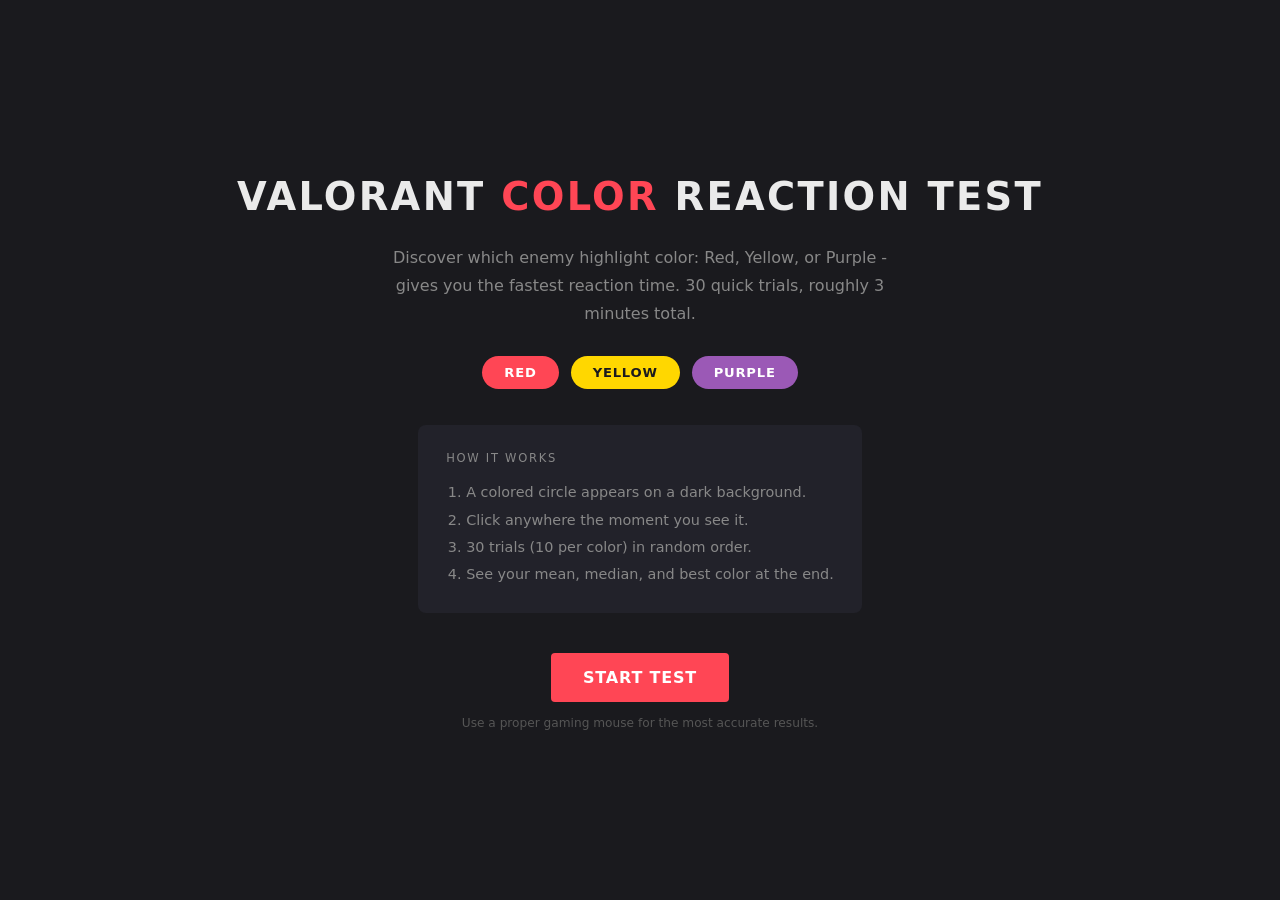
==== index.html @ c137479f "Initial commit" ====
<!DOCTYPE html>
<html lang="en">
<head>
  <meta charset="UTF-8">
  <meta name="viewport" content="width=device-width, initial-scale=1.0">
  <title>Valorant Color Reaction Test</title>
  <link rel="stylesheet" href="css/base.css">
  <style>
    .landing {
      min-height: 100vh;
      display: flex;
      flex-direction: column;
      align-items: center;
      justify-content: center;
      padding: 32px;
      text-align: center;
    }

    .landing h1 {
      font-size: 2.4rem;
      letter-spacing: 0.06em;
      text-transform: uppercase;
    }

    .landing h1 .highlight { color: var(--accent-red); }

    .desc {
      max-width: 520px;
      color: var(--text-secondary);
      margin-top: 16px;
      font-size: 1rem;
      line-height: 1.75;
    }

    /* Color pill badges */
    .color-pills {
      display: flex;
      gap: 12px;
      margin-top: 28px;
      justify-content: center;
    }

    .pill {
      padding: 6px 22px;
      border-radius: 999px;
      font-size: 0.82rem;
      font-weight: 700;
      letter-spacing: 0.06em;
      text-transform: uppercase;
    }

    .pill-red    { background: var(--accent-red);    color: #fff; }
    .pill-yellow { background: var(--accent-yellow); color: #1a1a1e; }
    .pill-purple { background: var(--accent-purple); color: #fff; }

    /* How-it-works card */
    .how-it-works {
      max-width: 480px;
      margin-top: 36px;
      text-align: left;
      background-color: var(--bg-card);
      border-radius: var(--radius-md);
      padding: 24px 28px;
    }

    .how-it-works .card-title {
      font-size: 0.72rem;
      text-transform: uppercase;
      letter-spacing: 0.15em;
      color: var(--text-secondary);
      margin-bottom: 12px;
    }

    .how-it-works ol {
      padding-left: 20px;
      color: var(--text-secondary);
      font-size: 0.9rem;
      line-height: 1.9;
    }

    .start-wrap {
      margin-top: 40px;
    }

    .note {
      margin-top: 12px;
      font-size: 0.76rem;
      color: #555;
    }
  </style>
</head>
<body>
  <main class="landing">
    <h1>Valorant <span class="highlight">Color</span> Reaction Test</h1>

    <p class="desc">
      Discover which enemy highlight color: Red, Yellow, or Purple - gives you
      the fastest reaction time. 30 quick trials, roughly 3 minutes total.
    </p>

    <div class="color-pills">
      <span class="pill pill-red">Red</span>
      <span class="pill pill-yellow">Yellow</span>
      <span class="pill pill-purple">Purple</span>
    </div>

    <div class="how-it-works">
      <p class="card-title">How It Works</p>
      <ol>
        <li>A colored circle appears on a dark background.</li>
        <li>Click anywhere the moment you see it.</li>
        <li>30 trials (10 per color) in random order.</li>
        <li>See your mean, median, and best color at the end.</li>
      </ol>
    </div>

    <div class="start-wrap">
      <a class="btn btn-primary" href="test.html">Start Test</a>
      <p class="note">Use a proper gaming mouse for the most accurate results.</p>
    </div>
  </main>
</body>
</html>
---- css/base.css ----
/* =====================================================
   base.css — CSS variables, resets, and shared styles
   ===================================================== */

:root {
  /* Core palette */
  --bg-dark:        #1A1A1E;
  --bg-card:        #22222A;
  --text-primary:   #EAEAEA;
  --text-secondary: #888;

  /* The three test colors */
  --accent-red:    #FF4655;
  --accent-yellow: #FFD700;
  --accent-purple: #9B59B6;

  /* Button */
  --btn-primary:       #FF4655;
  --btn-primary-hover: #e03040;

  /* Typography */
  --font-main: 'Segoe UI', system-ui, sans-serif;
  --font-mono: 'Courier New', monospace;

  /* Spacing scale */
  --spacing-sm: 8px;
  --spacing-md: 16px;
  --spacing-lg: 32px;
  --spacing-xl: 64px;

  /* Radii */
  --radius-sm: 4px;
  --radius-md: 8px;
  --radius-lg: 16px;
}

/* ── Reset ── */

*, *::before, *::after {
  box-sizing: border-box;
  margin: 0;
  padding: 0;
}

html, body {
  height: 100%;
  background-color: var(--bg-dark);
  color: var(--text-primary);
  font-family: var(--font-main);
  line-height: 1.6;
  -webkit-font-smoothing: antialiased;
}

/* ── Buttons ── */

.btn {
  display: inline-block;
  padding: 12px 32px;
  border: none;
  border-radius: var(--radius-sm);
  font-size: 1rem;
  font-weight: 600;
  cursor: pointer;
  letter-spacing: 0.05em;
  text-transform: uppercase;
  text-decoration: none;
  transition: background-color 0.15s ease, transform 0.1s ease;
  user-select: none;
  -webkit-user-select: none;
}

.btn:active { transform: scale(0.97); }

.btn-primary {
  background-color: var(--btn-primary);
  color: #fff;
}
.btn-primary:hover { background-color: var(--btn-primary-hover); }

.btn-secondary {
  background-color: transparent;
  color: var(--text-primary);
  border: 1px solid #444;
}
.btn-secondary:hover { border-color: #888; }

/* ── Utilities ── */

.text-center { text-align: center; }
.mt-sm { margin-top: var(--spacing-sm); }
.mt-md { margin-top: var(--spacing-md); }
.mt-lg { margin-top: var(--spacing-lg); }
.mt-xl { margin-top: var(--spacing-xl); }
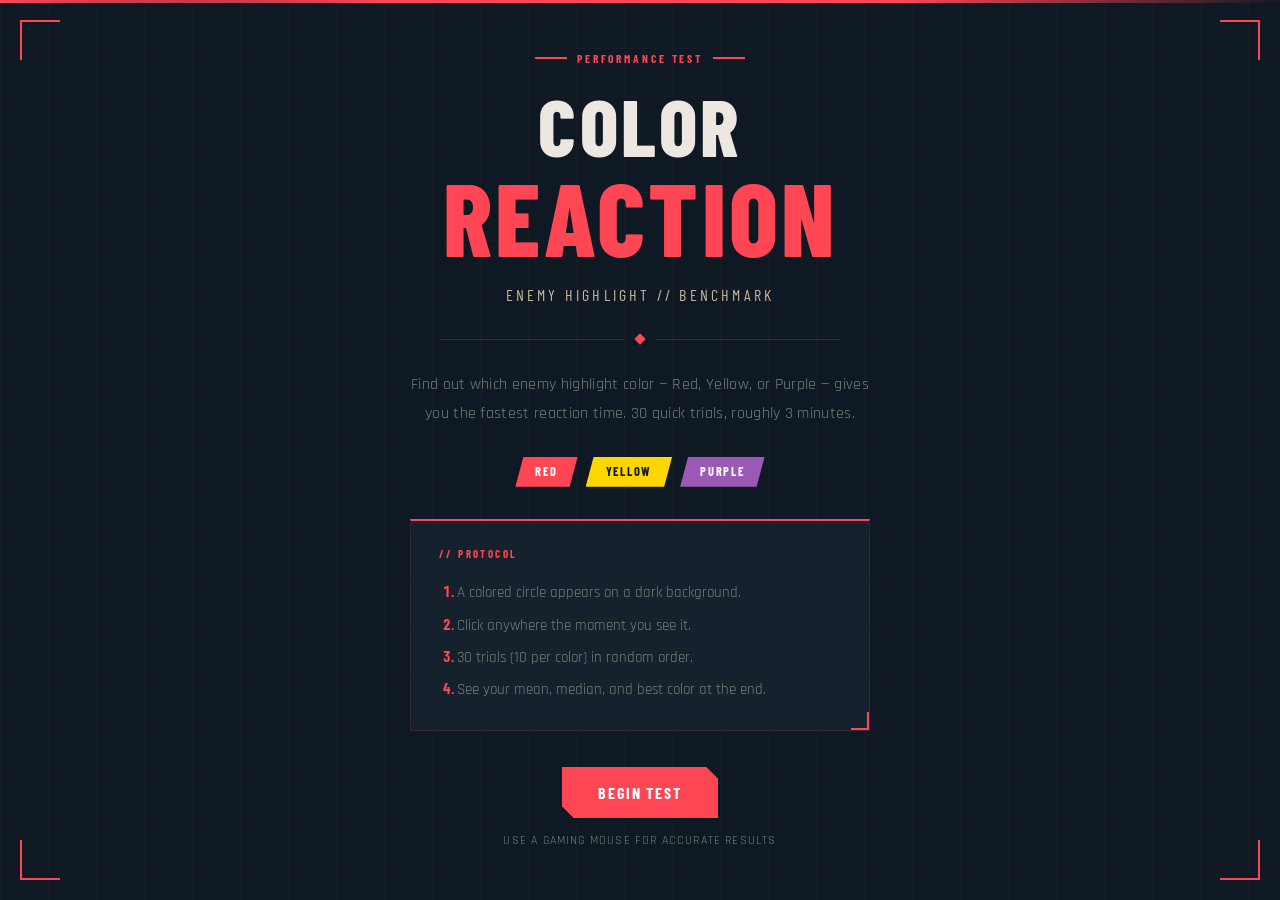
==== commit 5d27d9d3: "Changed look of website Resembles Valorant" ====
--- a/index.html
+++ b/index.html
@@ -4,120 +4,296 @@
   <meta charset="UTF-8">
   <meta name="viewport" content="width=device-width, initial-scale=1.0">
   <title>Valorant Color Reaction Test</title>
-  <link rel="stylesheet" href="css/base.css">
+  <link rel="stylesheet" href="assets/css/base.css">
   <style>
+    /* ── Layout ── */
     .landing {
       min-height: 100vh;
       display: flex;
       flex-direction: column;
       align-items: center;
       justify-content: center;
-      padding: 32px;
+      padding: 48px 32px;
       text-align: center;
-    }
-
+      position: relative;
+      overflow: hidden;
+    }
+
+    /* Tactical grid background */
+    .landing::before {
+      content: '';
+      position: fixed;
+      inset: 0;
+      background-image:
+        linear-gradient(rgba(255,70,85,0.04) 1px, transparent 1px),
+        linear-gradient(90deg, rgba(255,70,85,0.04) 1px, transparent 1px);
+      background-size: 48px 48px;
+      pointer-events: none;
+      z-index: 0;
+    }
+
+    /* Diagonal accent line — top-left */
+    .landing::after {
+      content: '';
+      position: fixed;
+      top: 0; left: 0;
+      width: 420px; height: 3px;
+      background: linear-gradient(90deg, var(--val-red), transparent);
+      transform-origin: left top;
+      z-index: 1;
+    }
+
+    .content {
+      position: relative;
+      z-index: 2;
+      display: flex;
+      flex-direction: column;
+      align-items: center;
+      max-width: 620px;
+    }
+
+    /* ── Eyebrow label ── */
+    .eyebrow {
+      display: flex;
+      align-items: center;
+      gap: 10px;
+      font-family: var(--font-display);
+      font-size: 0.72rem;
+      font-weight: 700;
+      letter-spacing: 0.25em;
+      text-transform: uppercase;
+      color: var(--val-red);
+      margin-bottom: 18px;
+    }
+
+    .eyebrow-line {
+      display: block;
+      width: 32px;
+      height: 2px;
+      background: var(--val-red);
+    }
+
+    /* ── Heading ── */
     .landing h1 {
-      font-size: 2.4rem;
-      letter-spacing: 0.06em;
-      text-transform: uppercase;
-    }
-
-    .landing h1 .highlight { color: var(--accent-red); }
-
+      font-family: var(--font-display);
+      font-size: clamp(2.8rem, 8vw, 5rem);
+      font-weight: 800;
+      letter-spacing: 0.04em;
+      text-transform: uppercase;
+      line-height: 1;
+      color: var(--text-primary);
+    }
+
+    .landing h1 .highlight {
+      color: var(--val-red);
+      display: block;
+      font-size: clamp(3.6rem, 10vw, 6.4rem);
+    }
+
+    /* ── Sub-heading ── */
+    .subtitle {
+      font-family: var(--font-display);
+      font-size: 1rem;
+      letter-spacing: 0.2em;
+      text-transform: uppercase;
+      color: var(--text-accent);
+      margin-top: 14px;
+    }
+
+    /* ── Divider ── */
+    .val-divider {
+      display: flex;
+      align-items: center;
+      gap: 12px;
+      margin: 28px 0;
+      width: 100%;
+      max-width: 400px;
+    }
+
+    .val-divider::before,
+    .val-divider::after {
+      content: '';
+      flex: 1;
+      height: 1px;
+      background: rgba(255,70,85,0.25);
+    }
+
+    .val-diamond {
+      width: 8px; height: 8px;
+      background: var(--val-red);
+      transform: rotate(45deg);
+      flex-shrink: 0;
+    }
+
+    /* ── Desc ── */
     .desc {
-      max-width: 520px;
       color: var(--text-secondary);
-      margin-top: 16px;
       font-size: 1rem;
-      line-height: 1.75;
-    }
-
-    /* Color pill badges */
+      line-height: 1.8;
+      letter-spacing: 0.02em;
+      max-width: 460px;
+    }
+
+    /* ── Color badges ── */
     .color-pills {
       display: flex;
-      gap: 12px;
+      gap: 8px;
       margin-top: 28px;
       justify-content: center;
     }
 
     .pill {
-      padding: 6px 22px;
-      border-radius: 999px;
-      font-size: 0.82rem;
-      font-weight: 700;
-      letter-spacing: 0.06em;
-      text-transform: uppercase;
+      padding: 5px 20px;
+      font-family: var(--font-display);
+      font-size: 0.78rem;
+      font-weight: 700;
+      letter-spacing: 0.14em;
+      text-transform: uppercase;
+      clip-path: polygon(8px 0, 100% 0, calc(100% - 8px) 100%, 0 100%);
     }
 
     .pill-red    { background: var(--accent-red);    color: #fff; }
-    .pill-yellow { background: var(--accent-yellow); color: #1a1a1e; }
+    .pill-yellow { background: var(--accent-yellow); color: #0F1923; }
     .pill-purple { background: var(--accent-purple); color: #fff; }
 
-    /* How-it-works card */
+    /* ── How-it-works panel ── */
     .how-it-works {
+      margin-top: 32px;
+      width: 100%;
       max-width: 480px;
+      background: var(--bg-card);
+      border: 1px solid rgba(255,70,85,0.15);
+      border-top: 2px solid var(--val-red);
+      padding: 24px 28px;
+      text-align: left;
+      position: relative;
+    }
+
+    /* Corner accent */
+    .how-it-works::after {
+      content: '';
+      position: absolute;
+      bottom: 0; right: 0;
+      width: 18px; height: 18px;
+      border-bottom: 2px solid var(--val-red);
+      border-right: 2px solid var(--val-red);
+    }
+
+    .card-title {
+      font-family: var(--font-display);
+      font-size: 0.68rem;
+      font-weight: 700;
+      text-transform: uppercase;
+      letter-spacing: 0.22em;
+      color: var(--val-red);
+      margin-bottom: 14px;
+    }
+
+    .how-it-works ol {
+      padding-left: 18px;
+      color: var(--text-secondary);
+      font-size: 0.95rem;
+      line-height: 2;
+    }
+
+    .how-it-works li::marker {
+      color: var(--val-red);
+      font-weight: 700;
+      font-family: var(--font-display);
+    }
+
+    /* ── CTA area ── */
+    .start-wrap {
       margin-top: 36px;
-      text-align: left;
-      background-color: var(--bg-card);
-      border-radius: var(--radius-md);
-      padding: 24px 28px;
-    }
-
-    .how-it-works .card-title {
-      font-size: 0.72rem;
-      text-transform: uppercase;
-      letter-spacing: 0.15em;
+      display: flex;
+      flex-direction: column;
+      align-items: center;
+      gap: 14px;
+    }
+
+    .note {
+      font-size: 0.74rem;
+      letter-spacing: 0.1em;
+      text-transform: uppercase;
       color: var(--text-secondary);
-      margin-bottom: 12px;
-    }
-
-    .how-it-works ol {
-      padding-left: 20px;
-      color: var(--text-secondary);
-      font-size: 0.9rem;
-      line-height: 1.9;
-    }
-
-    .start-wrap {
-      margin-top: 40px;
-    }
-
-    .note {
-      margin-top: 12px;
-      font-size: 0.76rem;
-      color: #555;
+    }
+
+    /* ── Corner decorations (fixed) ── */
+    .corner {
+      position: fixed;
+      width: 40px; height: 40px;
+      pointer-events: none;
+      z-index: 10;
+    }
+
+    .corner--tl { top: 20px; left: 20px; border-top: 2px solid var(--val-red); border-left: 2px solid var(--val-red); }
+    .corner--tr { top: 20px; right: 20px; border-top: 2px solid var(--val-red); border-right: 2px solid var(--val-red); }
+    .corner--bl { bottom: 20px; left: 20px; border-bottom: 2px solid var(--val-red); border-left: 2px solid var(--val-red); }
+    .corner--br { bottom: 20px; right: 20px; border-bottom: 2px solid var(--val-red); border-right: 2px solid var(--val-red); }
+
+    /* Top red bar */
+    .top-bar {
+      position: fixed;
+      top: 0; left: 0; right: 0;
+      height: 3px;
+      background: linear-gradient(90deg, transparent, var(--val-red) 30%, var(--val-red) 70%, transparent);
+      z-index: 100;
     }
   </style>
 </head>
 <body>
+  <div class="top-bar"></div>
+  <div class="corner corner--tl"></div>
+  <div class="corner corner--tr"></div>
+  <div class="corner corner--bl"></div>
+  <div class="corner corner--br"></div>
+
   <main class="landing">
-    <h1>Valorant <span class="highlight">Color</span> Reaction Test</h1>
-
-    <p class="desc">
-      Discover which enemy highlight color: Red, Yellow, or Purple - gives you
-      the fastest reaction time. 30 quick trials, roughly 3 minutes total.
-    </p>
-
-    <div class="color-pills">
-      <span class="pill pill-red">Red</span>
-      <span class="pill pill-yellow">Yellow</span>
-      <span class="pill pill-purple">Purple</span>
-    </div>
-
-    <div class="how-it-works">
-      <p class="card-title">How It Works</p>
-      <ol>
-        <li>A colored circle appears on a dark background.</li>
-        <li>Click anywhere the moment you see it.</li>
-        <li>30 trials (10 per color) in random order.</li>
-        <li>See your mean, median, and best color at the end.</li>
-      </ol>
-    </div>
-
-    <div class="start-wrap">
-      <a class="btn btn-primary" href="test.html">Start Test</a>
-      <p class="note">Use a proper gaming mouse for the most accurate results.</p>
+    <div class="content">
+
+      <div class="eyebrow">
+        <span class="eyebrow-line"></span>
+        Performance Test
+        <span class="eyebrow-line"></span>
+      </div>
+
+      <h1>
+        Color
+        <span class="highlight">Reaction</span>
+      </h1>
+      <p class="subtitle">Enemy Highlight // Benchmark</p>
+
+      <div class="val-divider"><div class="val-diamond"></div></div>
+
+      <p class="desc">
+        Find out which enemy highlight color — Red, Yellow, or Purple — gives you
+        the fastest reaction time. 30 quick trials, roughly 3 minutes.
+      </p>
+
+      <div class="color-pills">
+        <span class="pill pill-red">Red</span>
+        <span class="pill pill-yellow">Yellow</span>
+        <span class="pill pill-purple">Purple</span>
+      </div>
+
+      <div class="how-it-works">
+        <p class="card-title">// Protocol</p>
+        <ol>
+          <li>A colored circle appears on a dark background.</li>
+          <li>Click anywhere the moment you see it.</li>
+          <li>30 trials (10 per color) in random order.</li>
+          <li>See your mean, median, and best color at the end.</li>
+        </ol>
+      </div>
+
+      <div class="start-wrap">
+        <a class="btn btn-primary" href="pages/test.html">Begin Test</a>
+        <p class="note">Use a gaming mouse for accurate results</p>
+      </div>
+
     </div>
   </main>
+
+  <script src="assets/js/nav.js"></script>
 </body>
 </html>
--- a/assets/css/base.css
+++ b/assets/css/base.css
@@ -0,0 +1,131 @@
+/* =====================================================
+   base.css — CSS variables, resets, and shared styles
+   ===================================================== */
+
+@import url('https://fonts.googleapis.com/css2?family=Rajdhani:wght@400;500;600;700&family=Barlow+Condensed:wght@400;600;700;800&display=swap');
+
+:root {
+  /* Core palette — Valorant dark */
+  --bg-dark:        #0F1923;
+  --bg-panel:       #1a2634;
+  --bg-card:        #16212e;
+  --bg-card-hover:  #1e2d3d;
+  --text-primary:   #ECE8E1;
+  --text-secondary: #768079;
+  --text-accent:    #C8B89A;
+
+  /* The three test colors */
+  --accent-red:    #FF4655;
+  --accent-yellow: #FFD700;
+  --accent-purple: #9B59B6;
+
+  /* Valorant red */
+  --val-red:       #FF4655;
+  --val-red-glow:  rgba(255, 70, 85, 0.25);
+  --val-line:      rgba(255, 70, 85, 0.4);
+
+  /* Button */
+  --btn-primary:       #FF4655;
+  --btn-primary-hover: #e03040;
+
+  /* Typography */
+  --font-main:      'Rajdhani', 'Segoe UI', system-ui, sans-serif;
+  --font-display:   'Barlow Condensed', 'Rajdhani', system-ui, sans-serif;
+  --font-mono:      'Courier New', monospace;
+
+  /* Spacing scale */
+  --spacing-sm: 8px;
+  --spacing-md: 16px;
+  --spacing-lg: 32px;
+  --spacing-xl: 64px;
+
+  /* Radii — Valorant uses almost no rounding */
+  --radius-sm: 2px;
+  --radius-md: 2px;
+  --radius-lg: 4px;
+}
+
+/* ── Reset ── */
+
+*, *::before, *::after {
+  box-sizing: border-box;
+  margin: 0;
+  padding: 0;
+}
+
+html, body {
+  height: 100%;
+  background-color: var(--bg-dark);
+  color: var(--text-primary);
+  font-family: var(--font-main);
+  line-height: 1.6;
+  -webkit-font-smoothing: antialiased;
+  font-size: 16px;
+}
+
+@keyframes page-enter {
+  from { opacity: 0; transform: translateY(8px); }
+  to   { opacity: 1; transform: translateY(0); }
+}
+
+body {
+  animation: page-enter 0.22s ease both;
+}
+
+body.page-exit {
+  opacity: 0;
+  transform: translateY(-6px);
+  transition: opacity 0.18s ease, transform 0.18s ease;
+  pointer-events: none;
+}
+
+/* ── Buttons ── */
+
+.btn {
+  display: inline-block;
+  padding: 13px 36px;
+  border: none;
+  border-radius: 0;
+  font-family: var(--font-display);
+  font-size: 1rem;
+  font-weight: 700;
+  cursor: pointer;
+  letter-spacing: 0.12em;
+  text-transform: uppercase;
+  text-decoration: none;
+  transition: background-color 0.15s ease, box-shadow 0.15s ease, transform 0.1s ease;
+  user-select: none;
+  -webkit-user-select: none;
+  position: relative;
+  clip-path: polygon(0 0, calc(100% - 12px) 0, 100% 12px, 100% 100%, 12px 100%, 0 calc(100% - 12px));
+}
+
+.btn:active { transform: scale(0.97); }
+
+.btn-primary {
+  background-color: var(--btn-primary);
+  color: #fff;
+}
+.btn-primary:hover {
+  background-color: var(--btn-primary-hover);
+  box-shadow: 0 0 24px var(--val-red-glow);
+}
+
+.btn-secondary {
+  background-color: transparent;
+  color: var(--text-primary);
+  border: 1px solid rgba(255,70,85,0.4);
+}
+.btn-secondary:hover {
+  border-color: var(--val-red);
+  color: var(--val-red);
+  box-shadow: 0 0 16px var(--val-red-glow);
+}
+
+/* ── Utilities ── */
+
+.text-center { text-align: center; }
+.mt-sm { margin-top: var(--spacing-sm); }
+.mt-md { margin-top: var(--spacing-md); }
+.mt-lg { margin-top: var(--spacing-lg); }
+.mt-xl { margin-top: var(--spacing-xl); }
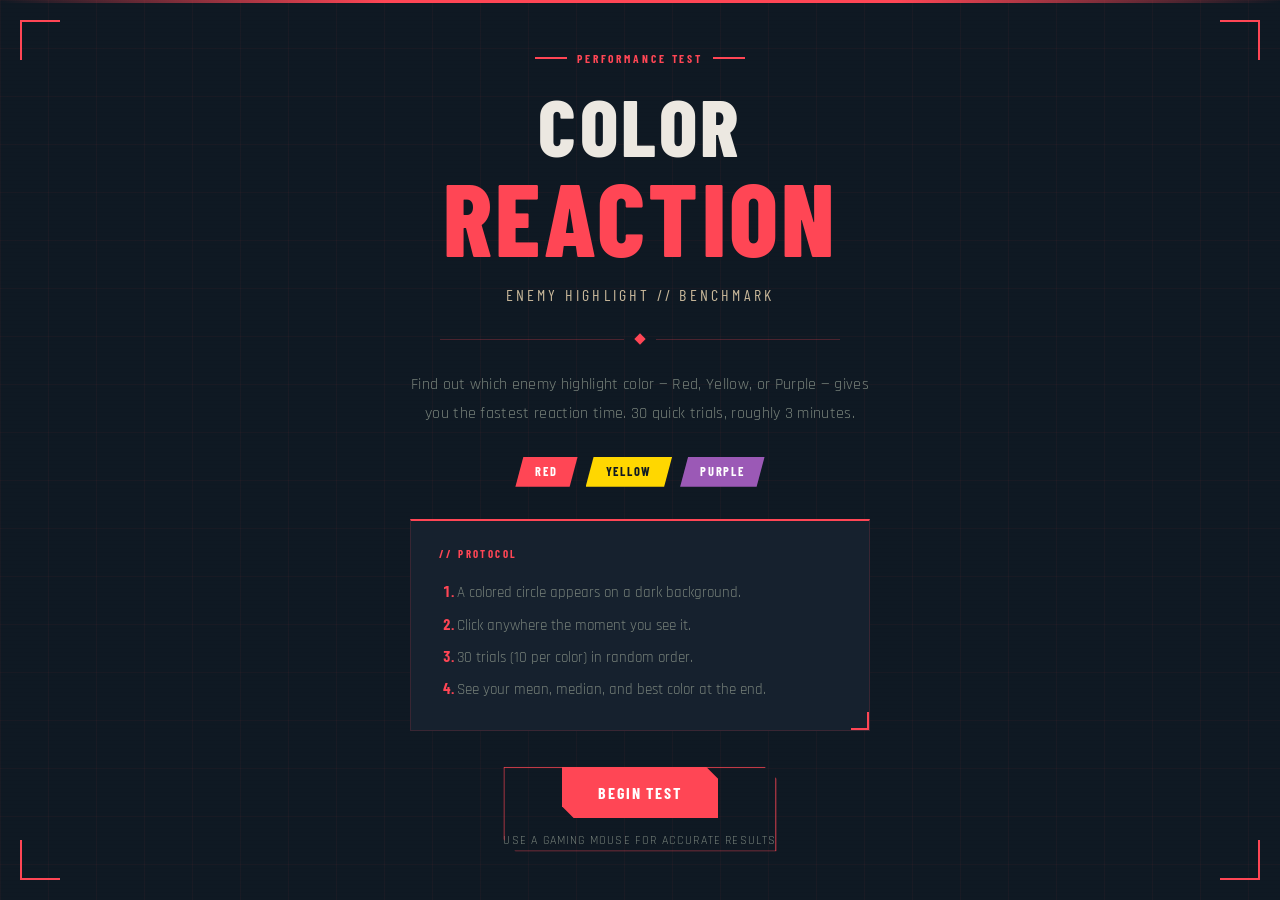
==== commit f57f8ba0: "Added website flair" ====
--- a/index.html
+++ b/index.html
@@ -6,8 +6,7 @@
   <title>Valorant Color Reaction Test</title>
   <link rel="stylesheet" href="assets/css/base.css">
   <style>
-    /* ── Layout ── */
-    .landing {
+.landing {
       min-height: 100vh;
       display: flex;
       flex-direction: column;
@@ -16,31 +15,18 @@
       padding: 48px 32px;
       text-align: center;
       position: relative;
-      overflow: hidden;
-    }
-
-    /* Tactical grid background */
-    .landing::before {
-      content: '';
+    }
+
+    .grid-bg {
       position: fixed;
       inset: 0;
       background-image:
-        linear-gradient(rgba(255,70,85,0.04) 1px, transparent 1px),
-        linear-gradient(90deg, rgba(255,70,85,0.04) 1px, transparent 1px);
+        linear-gradient(rgba(255,70,85,0.045) 1px, transparent 1px),
+        linear-gradient(90deg, rgba(255,70,85,0.045) 1px, transparent 1px);
       background-size: 48px 48px;
       pointer-events: none;
       z-index: 0;
-    }
-
-    /* Diagonal accent line — top-left */
-    .landing::after {
-      content: '';
-      position: fixed;
-      top: 0; left: 0;
-      width: 420px; height: 3px;
-      background: linear-gradient(90deg, var(--val-red), transparent);
-      transform-origin: left top;
-      z-index: 1;
+      transition: background-position 0.08s linear;
     }
 
     .content {
@@ -52,7 +38,17 @@
       max-width: 620px;
     }
 
-    /* ── Eyebrow label ── */
+    /* Staggered entrance */
+    .reveal {
+      opacity: 0;
+      transform: translateY(16px);
+      transition: opacity 0.5s ease, transform 0.5s ease;
+    }
+    .reveal.in {
+      opacity: 1;
+      transform: translateY(0);
+    }
+
     .eyebrow {
       display: flex;
       align-items: center;
@@ -73,7 +69,6 @@
       background: var(--val-red);
     }
 
-    /* ── Heading ── */
     .landing h1 {
       font-family: var(--font-display);
       font-size: clamp(2.8rem, 8vw, 5rem);
@@ -90,8 +85,7 @@
       font-size: clamp(3.6rem, 10vw, 6.4rem);
     }
 
-    /* ── Sub-heading ── */
-    .subtitle {
+.subtitle {
       font-family: var(--font-display);
       font-size: 1rem;
       letter-spacing: 0.2em;
@@ -100,7 +94,6 @@
       margin-top: 14px;
     }
 
-    /* ── Divider ── */
     .val-divider {
       display: flex;
       align-items: center;
@@ -123,9 +116,14 @@
       background: var(--val-red);
       transform: rotate(45deg);
       flex-shrink: 0;
-    }
-
-    /* ── Desc ── */
+      animation: diamond-pulse 2.4s ease-in-out infinite;
+    }
+
+    @keyframes diamond-pulse {
+      0%, 100% { box-shadow: 0 0 0 0 rgba(255,70,85,0.5); }
+      50% { box-shadow: 0 0 0 6px rgba(255,70,85,0); }
+    }
+
     .desc {
       color: var(--text-secondary);
       font-size: 1rem;
@@ -134,7 +132,6 @@
       max-width: 460px;
     }
 
-    /* ── Color badges ── */
     .color-pills {
       display: flex;
       gap: 8px;
@@ -150,13 +147,21 @@
       letter-spacing: 0.14em;
       text-transform: uppercase;
       clip-path: polygon(8px 0, 100% 0, calc(100% - 8px) 100%, 0 100%);
+      transition: transform 0.15s ease, filter 0.15s ease;
+    }
+
+    .pill:hover {
+      transform: translateY(-3px) scale(1.06);
     }
 
     .pill-red    { background: var(--accent-red);    color: #fff; }
     .pill-yellow { background: var(--accent-yellow); color: #0F1923; }
     .pill-purple { background: var(--accent-purple); color: #fff; }
 
-    /* ── How-it-works panel ── */
+    .pill-red:hover    { filter: drop-shadow(0 0 10px rgba(255,70,85,0.8)); }
+    .pill-yellow:hover { filter: drop-shadow(0 0 10px rgba(255,215,0,0.8)); }
+    .pill-purple:hover { filter: drop-shadow(0 0 10px rgba(155,89,182,0.8)); }
+
     .how-it-works {
       margin-top: 32px;
       width: 100%;
@@ -167,9 +172,14 @@
       padding: 24px 28px;
       text-align: left;
       position: relative;
-    }
-
-    /* Corner accent */
+      transition: border-color 0.2s, box-shadow 0.2s;
+    }
+
+    .how-it-works:hover {
+      border-color: rgba(255,70,85,0.35);
+      box-shadow: 0 0 32px rgba(255,70,85,0.08);
+    }
+
     .how-it-works::after {
       content: '';
       position: absolute;
@@ -196,19 +206,44 @@
       line-height: 2;
     }
 
+    .how-it-works li {
+      transition: color 0.15s;
+    }
+
+    .how-it-works li:hover {
+      color: var(--text-primary);
+    }
+
     .how-it-works li::marker {
       color: var(--val-red);
       font-weight: 700;
       font-family: var(--font-display);
     }
 
-    /* ── CTA area ── */
     .start-wrap {
       margin-top: 36px;
       display: flex;
       flex-direction: column;
       align-items: center;
       gap: 14px;
+      position: relative;
+    }
+
+    /* Pulsing ring behind the CTA */
+    .btn-ring {
+      position: absolute;
+      top: 50%; left: 50%;
+      width: 100%; height: 100%;
+      border: 1px solid var(--val-red);
+      transform: translate(-50%, -50%);
+      animation: ring-pulse 2.8s ease-out infinite;
+      pointer-events: none;
+      clip-path: polygon(0 0, calc(100% - 12px) 0, 100% 12px, 100% 100%, 12px 100%, 0 calc(100% - 12px));
+    }
+
+    @keyframes ring-pulse {
+      0%   { transform: translate(-50%, -50%) scale(1);    opacity: 0.6; }
+      100% { transform: translate(-50%, -50%) scale(1.5);  opacity: 0; }
     }
 
     .note {
@@ -218,20 +253,25 @@
       color: var(--text-secondary);
     }
 
-    /* ── Corner decorations (fixed) ── */
+    /* Corner brackets with draw-in animation */
     .corner {
-      position: fixed;
+      position: absolute;
       width: 40px; height: 40px;
       pointer-events: none;
       z-index: 10;
-    }
-
-    .corner--tl { top: 20px; left: 20px; border-top: 2px solid var(--val-red); border-left: 2px solid var(--val-red); }
-    .corner--tr { top: 20px; right: 20px; border-top: 2px solid var(--val-red); border-right: 2px solid var(--val-red); }
-    .corner--bl { bottom: 20px; left: 20px; border-bottom: 2px solid var(--val-red); border-left: 2px solid var(--val-red); }
-    .corner--br { bottom: 20px; right: 20px; border-bottom: 2px solid var(--val-red); border-right: 2px solid var(--val-red); }
-
-    /* Top red bar */
+      overflow: hidden;
+    }
+
+    @keyframes draw-corner-tl {
+      from { clip-path: polygon(0 0, 0 0, 0 0, 0 0); }
+      to   { clip-path: polygon(0 0, 100% 0, 100% 100%, 0 100%); }
+    }
+
+    .corner--tl { top: 20px; left: 20px; border-top: 2px solid var(--val-red); border-left: 2px solid var(--val-red); animation: draw-corner-tl 0.4s 0.1s ease both; }
+    .corner--tr { top: 20px; right: 20px; border-top: 2px solid var(--val-red); border-right: 2px solid var(--val-red); animation: draw-corner-tl 0.4s 0.2s ease both; }
+    .corner--bl { bottom: 20px; left: 20px; border-bottom: 2px solid var(--val-red); border-left: 2px solid var(--val-red); animation: draw-corner-tl 0.4s 0.3s ease both; }
+    .corner--br { bottom: 20px; right: 20px; border-bottom: 2px solid var(--val-red); border-right: 2px solid var(--val-red); animation: draw-corner-tl 0.4s 0.4s ease both; }
+
     .top-bar {
       position: fixed;
       top: 0; left: 0; right: 0;
@@ -239,44 +279,62 @@
       background: linear-gradient(90deg, transparent, var(--val-red) 30%, var(--val-red) 70%, transparent);
       z-index: 100;
     }
+
+    /* Scanline overlay */
+    .scanlines {
+      position: fixed;
+      inset: 0;
+      background: repeating-linear-gradient(
+        0deg,
+        transparent,
+        transparent 3px,
+        rgba(0,0,0,0.04) 3px,
+        rgba(0,0,0,0.04) 4px
+      );
+      pointer-events: none;
+      z-index: 1;
+    }
   </style>
 </head>
 <body>
   <div class="top-bar"></div>
-  <div class="corner corner--tl"></div>
-  <div class="corner corner--tr"></div>
-  <div class="corner corner--bl"></div>
-  <div class="corner corner--br"></div>
-
-  <main class="landing">
+  <div class="grid-bg" id="gridBg"></div>
+  <div class="scanlines"></div>
+
+<main class="landing">
+    <div class="corner corner--tl"></div>
+    <div class="corner corner--tr"></div>
+    <div class="corner corner--bl"></div>
+    <div class="corner corner--br"></div>
+
     <div class="content">
 
-      <div class="eyebrow">
+      <div class="eyebrow reveal">
         <span class="eyebrow-line"></span>
         Performance Test
         <span class="eyebrow-line"></span>
       </div>
 
-      <h1>
+      <h1 class="reveal">
         Color
         <span class="highlight">Reaction</span>
       </h1>
-      <p class="subtitle">Enemy Highlight // Benchmark</p>
-
-      <div class="val-divider"><div class="val-diamond"></div></div>
-
-      <p class="desc">
+      <p class="subtitle reveal">Enemy Highlight // Benchmark</p>
+
+      <div class="val-divider reveal"><div class="val-diamond"></div></div>
+
+      <p class="desc reveal">
         Find out which enemy highlight color — Red, Yellow, or Purple — gives you
         the fastest reaction time. 30 quick trials, roughly 3 minutes.
       </p>
 
-      <div class="color-pills">
+      <div class="color-pills reveal">
         <span class="pill pill-red">Red</span>
         <span class="pill pill-yellow">Yellow</span>
         <span class="pill pill-purple">Purple</span>
       </div>
 
-      <div class="how-it-works">
+      <div class="how-it-works reveal">
         <p class="card-title">// Protocol</p>
         <ol>
           <li>A colored circle appears on a dark background.</li>
@@ -286,7 +344,8 @@
         </ol>
       </div>
 
-      <div class="start-wrap">
+      <div class="start-wrap reveal">
+        <div class="btn-ring"></div>
         <a class="btn btn-primary" href="pages/test.html">Begin Test</a>
         <p class="note">Use a gaming mouse for accurate results</p>
       </div>
@@ -295,5 +354,20 @@
   </main>
 
   <script src="assets/js/nav.js"></script>
+  <script>
+// Grid parallax on mouse move
+    const gridBg = document.getElementById('gridBg');
+    document.addEventListener('mousemove', e => {
+      const xPct = (e.clientX / window.innerWidth  - 0.5) * 24;
+      const yPct = (e.clientY / window.innerHeight - 0.5) * 24;
+      gridBg.style.backgroundPosition = `${xPct}px ${yPct}px`;
+    });
+
+    // Staggered reveal on load
+    const reveals = document.querySelectorAll('.reveal');
+    reveals.forEach((el, i) => {
+      setTimeout(() => el.classList.add('in'), 120 + i * 90);
+    });
+  </script>
 </body>
 </html>
--- a/assets/css/base.css
+++ b/assets/css/base.css
@@ -1,11 +1,6 @@
-/* =====================================================
-   base.css — CSS variables, resets, and shared styles
-   ===================================================== */
-
 @import url('https://fonts.googleapis.com/css2?family=Rajdhani:wght@400;500;600;700&family=Barlow+Condensed:wght@400;600;700;800&display=swap');
 
 :root {
-  /* Core palette — Valorant dark */
   --bg-dark:        #0F1923;
   --bg-panel:       #1a2634;
   --bg-card:        #16212e;
@@ -14,38 +9,30 @@
   --text-secondary: #768079;
   --text-accent:    #C8B89A;
 
-  /* The three test colors */
   --accent-red:    #FF4655;
   --accent-yellow: #FFD700;
   --accent-purple: #9B59B6;
 
-  /* Valorant red */
   --val-red:       #FF4655;
   --val-red-glow:  rgba(255, 70, 85, 0.25);
   --val-line:      rgba(255, 70, 85, 0.4);
 
-  /* Button */
   --btn-primary:       #FF4655;
   --btn-primary-hover: #e03040;
 
-  /* Typography */
-  --font-main:      'Rajdhani', 'Segoe UI', system-ui, sans-serif;
-  --font-display:   'Barlow Condensed', 'Rajdhani', system-ui, sans-serif;
-  --font-mono:      'Courier New', monospace;
+  --font-main:    'Rajdhani', 'Segoe UI', system-ui, sans-serif;
+  --font-display: 'Barlow Condensed', 'Rajdhani', system-ui, sans-serif;
+  --font-mono:    'Courier New', monospace;
 
-  /* Spacing scale */
   --spacing-sm: 8px;
   --spacing-md: 16px;
   --spacing-lg: 32px;
   --spacing-xl: 64px;
 
-  /* Radii — Valorant uses almost no rounding */
   --radius-sm: 2px;
   --radius-md: 2px;
   --radius-lg: 4px;
 }
-
-/* ── Reset ── */
 
 *, *::before, *::after {
   box-sizing: border-box;
@@ -58,9 +45,9 @@
   background-color: var(--bg-dark);
   color: var(--text-primary);
   font-family: var(--font-main);
+  font-size: 16px;
   line-height: 1.6;
   -webkit-font-smoothing: antialiased;
-  font-size: 16px;
 }
 
 @keyframes page-enter {
@@ -78,8 +65,6 @@
   transition: opacity 0.18s ease, transform 0.18s ease;
   pointer-events: none;
 }
-
-/* ── Buttons ── */
 
 .btn {
   display: inline-block;
@@ -122,8 +107,6 @@
   box-shadow: 0 0 16px var(--val-red-glow);
 }
 
-/* ── Utilities ── */
-
 .text-center { text-align: center; }
 .mt-sm { margin-top: var(--spacing-sm); }
 .mt-md { margin-top: var(--spacing-md); }
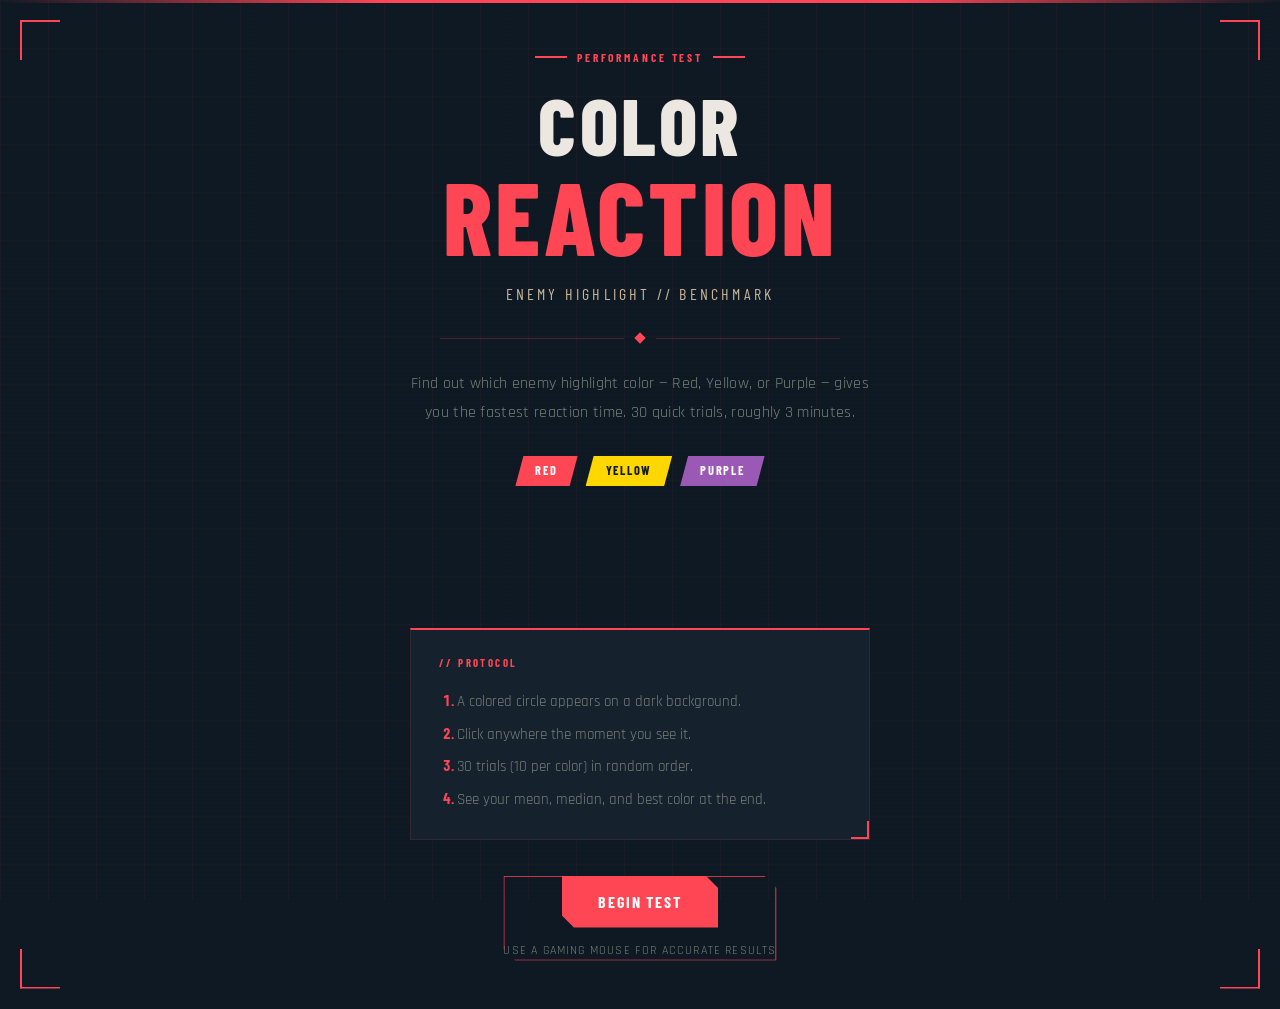
==== commit 68aa3e2b: "Add: UX Enhancements" ====
--- a/index.html
+++ b/index.html
@@ -161,6 +161,27 @@
     .pill-red:hover    { filter: drop-shadow(0 0 10px rgba(255,70,85,0.8)); }
     .pill-yellow:hover { filter: drop-shadow(0 0 10px rgba(255,215,0,0.8)); }
     .pill-purple:hover { filter: drop-shadow(0 0 10px rgba(155,89,182,0.8)); }
+
+    .pill { cursor: pointer; }
+
+    #color-preview {
+      height: 90px;
+      display: flex;
+      align-items: center;
+      justify-content: center;
+      margin-top: 20px;
+      opacity: 0;
+      transition: opacity 0.3s ease;
+    }
+
+    #color-preview.active { opacity: 1; }
+
+    #preview-target {
+      width: 44px;
+      height: 70px;
+      transition: color 0.25s ease, filter 0.25s ease;
+      filter: drop-shadow(0 0 10px currentColor);
+    }
 
     .how-it-works {
       margin-top: 32px;
@@ -334,6 +355,17 @@
         <span class="pill pill-purple">Purple</span>
       </div>
 
+      <div id="color-preview">
+        <svg id="preview-target" viewBox="0 0 70 110" fill="none" xmlns="http://www.w3.org/2000/svg">
+          <circle cx="35" cy="10" r="9"  stroke="currentColor" stroke-width="3" stroke-linecap="round"/>
+          <line x1="35" y1="19" x2="35" y2="30" stroke="currentColor" stroke-width="3" stroke-linecap="round"/>
+          <line x1="2"  y1="30" x2="68" y2="30" stroke="currentColor" stroke-width="3" stroke-linecap="round"/>
+          <line x1="35" y1="30" x2="35" y2="68" stroke="currentColor" stroke-width="3" stroke-linecap="round"/>
+          <line x1="35" y1="68" x2="20" y2="106" stroke="currentColor" stroke-width="3" stroke-linecap="round"/>
+          <line x1="35" y1="68" x2="50" y2="106" stroke="currentColor" stroke-width="3" stroke-linecap="round"/>
+        </svg>
+      </div>
+
       <div class="how-it-works reveal">
         <p class="card-title">// Protocol</p>
         <ol>
@@ -363,6 +395,19 @@
       gridBg.style.backgroundPosition = `${xPct}px ${yPct}px`;
     });
 
+    // Color preview on pill click
+    const COLOR_HEX = { red: '#FF4655', yellow: '#FFD700', purple: '#9B59B6' };
+    const previewEl     = document.getElementById('color-preview');
+    const previewTarget = document.getElementById('preview-target');
+
+    document.querySelectorAll('.pill').forEach(pill => {
+      const colorId = pill.classList[1].replace('pill-', '');
+      pill.addEventListener('click', () => {
+        previewTarget.style.color = COLOR_HEX[colorId];
+        previewEl.classList.add('active');
+      });
+    });
+
     // Staggered reveal on load
     const reveals = document.querySelectorAll('.reveal');
     reveals.forEach((el, i) => {
